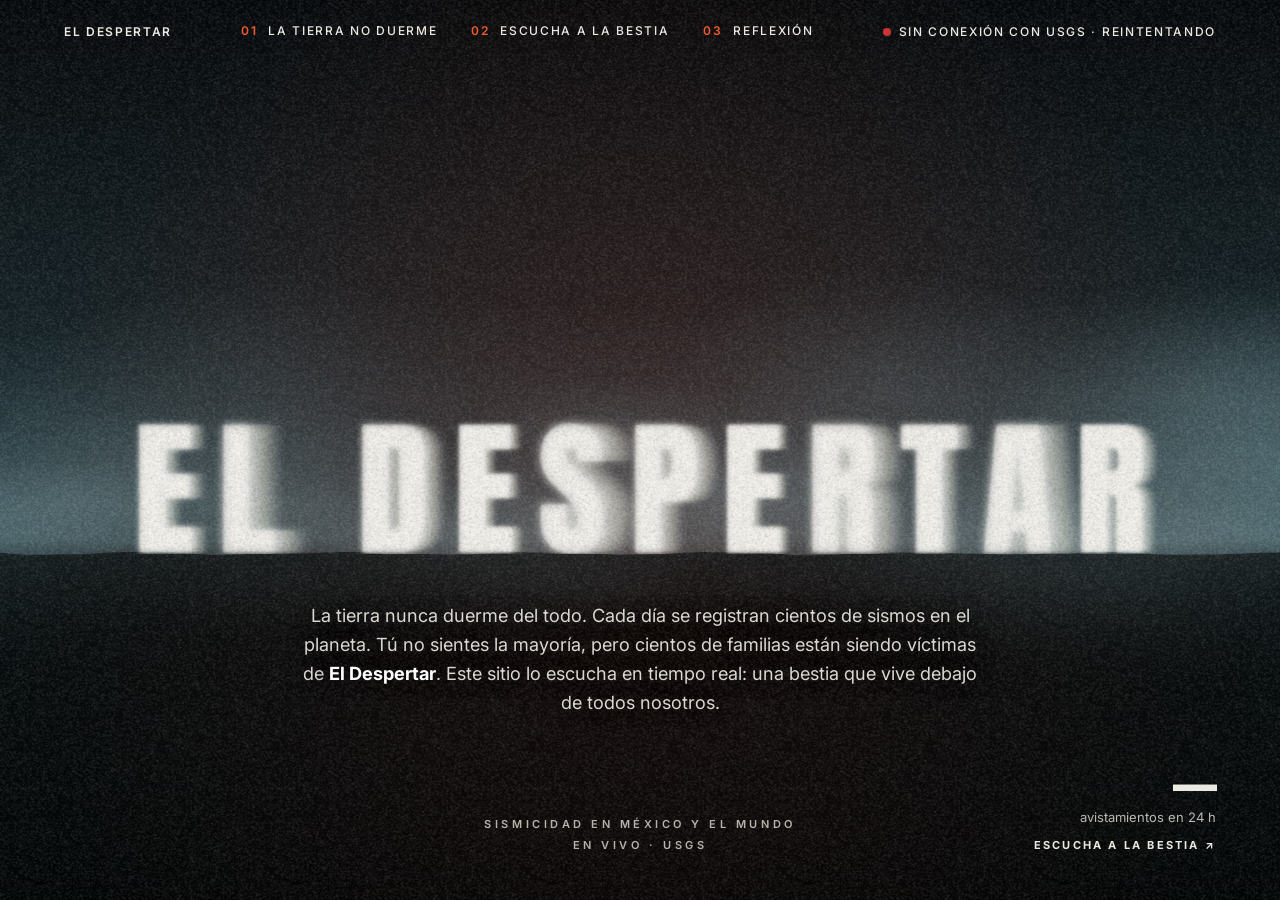
==== index.html @ cc0a89bd "Add files via upload" ====
<!doctype html>
<html lang="es">
<head>
<meta charset="utf-8">
<meta name="viewport" content="width=device-width, initial-scale=1">
<title>El Despertar · Sismicidad en México y el mundo</title>
<meta name="description" content="Cada sismo del planeta, en tiempo real, como el despertar de una bestia. Proyecto de visualización de datos de Luis Eduardo Serrano Sorto.">
<link rel="preconnect" href="https://fonts.googleapis.com">
<link rel="preconnect" href="https://fonts.gstatic.com" crossorigin>
<link href="https://fonts.googleapis.com/css2?family=Anton&family=Inter:wght@400;500;600;700;900&family=Jost:ital,wght@0,300..700;1,400..700&family=IBM+Plex+Mono:wght@400;500&display=swap" rel="stylesheet">
<link rel="stylesheet" href="css/estilos.css?v=1795810000">
</head>
<body data-vista="editorial">

<!-- Barra de navegación y estado en vivo -->
<header class="barra">
  <a class="marca" href="index.html">El Despertar</a>
  <nav class="nav">
    <a href="index.html" data-v="editorial" class="activa" aria-current="page"><span>01</span> La tierra no duerme</a>
    <a href="bestia.html" data-v="bestia"><span>02</span> Escucha a la bestia</a>
    <a href="reflexion.html" data-v="reflexion"><span>03</span> Reflexión</a>
  </nav>
  <div class="vivo" id="estado"><i></i><span>conectando con USGS…</span></div>
</header>


<main id="editorial" class="vista">

  <section class="portada portada-niebla">
    <canvas class="p-cielo" aria-hidden="true"></canvas>
    <canvas class="p-titulo" aria-hidden="true"></canvas>
    <canvas class="p-frente" aria-hidden="true"></canvas>
    <h1 class="oculto">El Despertar</h1>
    <p class="p-intro">La tierra nunca duerme del todo. Cada día se registran cientos de sismos en el planeta. Tú no sientes la mayoría, pero cientos de familias están siendo víctimas de <b>El Despertar</b>. Este sitio lo escucha en tiempo real: una bestia que vive debajo de todos nosotros.</p>
    <p class="p-pie">Sismicidad en México y el mundo<br>En vivo · USGS</p>
    <div class="p-dato">
      <p class="p-cifra" data-dato="total24">—</p>
      <p class="p-nota">avistamientos en 24 h</p>
      <p class="ultimo" id="ultimo">Esperando el último avistamiento…</p>
      <a class="p-ver" href="bestia.html">Escucha a la bestia ↗</a>
    </div>
  </section>

</main>

<script src="js/main.js?v=1795810000"></script>
</body>
</html>
---- css/estilos.css ----
/* =========================================================
   EL DESPERTAR · sistema visual
   Paleta del moodboard · Jost · retícula de 12 columnas
   ========================================================= */
:root{
  --negro:#0b0c0e; --sombra:#14171b; --linea:#2a2d33;
  --papel:#ece9e2; --gris:#9a9ca6; --gris-osc:#62656e;
  --brasa:#ef5a2e; --rojo:#7b1c0e; --niebla:#96bbc2;
  --mx:clamp(16px,5vw,96px); --gut:clamp(12px,1.6vw,28px);
  --barra:64px;
}
*{box-sizing:border-box;margin:0;padding:0}
html{scroll-behavior:smooth}
body{background:var(--negro);color:var(--papel);font-family:'Jost',Arial,sans-serif;font-size:18px;line-height:1.5;-webkit-font-smoothing:antialiased}
a{color:inherit}
b{font-weight:600}
[hidden]{display:none!important}
.brasa{color:var(--brasa)}

/* Retícula */
.ret{display:grid;grid-template-columns:repeat(12,1fr);column-gap:var(--gut);padding:0 var(--mx);max-width:1680px;margin:0 auto}
.c1-12{grid-column:1/13}.c1-10{grid-column:1/11}.c1-8{grid-column:1/9}.c1-7{grid-column:1/8}.c1-6{grid-column:1/7}.c1-3{grid-column:1/4}
.c4-9{grid-column:4/10}.c4-12{grid-column:4/13}.c7-12{grid-column:7/13}.c8-12{grid-column:8/13}.c9-12{grid-column:9/13}.c10-12{grid-column:10/13}

/* Estilos de párrafo */
.ceja,.rotulo{font-size:13px;font-weight:600;letter-spacing:.28em;text-transform:uppercase}
.ceja{color:var(--brasa)}
.rotulo{color:var(--gris)}
.rotulo.brasa{color:var(--brasa)}
.titulo-xl{font-size:clamp(44px,14vw,220px);line-height:.85;font-weight:700;letter-spacing:-.025em;text-transform:uppercase}
.titulo-xl-m{font-size:clamp(40px,6vw,96px);line-height:.95;font-weight:700;letter-spacing:-.02em;margin-top:12px}
.titulo-l{font-size:clamp(30px,3.6vw,56px);line-height:1.05;font-weight:600;letter-spacing:-.01em;margin-bottom:28px}
.entrada{font-size:clamp(20px,1.8vw,28px);line-height:1.35;font-weight:300}
.cuerpo{font-size:clamp(16px,1.15vw,19px);line-height:1.6;color:#cfccc5;text-align:justify;hyphens:auto;margin-bottom:18px}
.cuerpo b{color:var(--papel)}
.capitular::first-letter{float:left;font-size:4.2em;line-height:.82;font-weight:600;color:var(--brasa);margin:.06em .1em 0 0}
.nota{font-size:14px;line-height:1.45;color:var(--gris)}
.pie{font-size:14px;line-height:1.45;color:var(--gris);font-style:italic;margin-top:12px}
.fig{font-size:15px;font-style:italic;color:var(--brasa)}
.fig b{font-weight:600}
.num{font-size:clamp(40px,4vw,64px);font-weight:600;font-style:italic;color:var(--brasa);line-height:1;margin-bottom:10px}
.frase{font-size:clamp(30px,4.4vw,72px);line-height:1.1;font-weight:300}
.frase-m{font-size:clamp(22px,2.2vw,34px);line-height:1.3;font-weight:300}
.frase b,.frase-m b{font-weight:600;color:var(--brasa)}
.cifra-xl{font-size:clamp(80px,11vw,180px);line-height:.85;font-weight:700;letter-spacing:-.03em;color:var(--brasa);font-variant-numeric:tabular-nums}
.cifra-l{font-size:clamp(44px,4.6vw,76px);line-height:.9;font-weight:700;letter-spacing:-.02em;font-variant-numeric:tabular-nums}
.cifra-m{font-size:clamp(40px,4vw,64px);line-height:1;font-weight:700;margin:10px 0 6px}
.letra{font-size:clamp(64px,7vw,120px);line-height:.85;font-weight:700;color:var(--brasa)}

/* Barra superior */
.barra{position:fixed;top:0;left:0;right:0;height:var(--barra);display:flex;align-items:center;gap:32px;padding:0 var(--mx);z-index:50;background:linear-gradient(180deg,rgba(11,12,14,.92),rgba(11,12,14,0))}
.marca{font-weight:700;letter-spacing:.2em;text-transform:uppercase;font-size:14px;text-decoration:none;white-space:nowrap}
.nav{display:flex;gap:28px;flex:1}
.nav a{text-decoration:none;font-size:14px;color:var(--gris);letter-spacing:.04em;white-space:nowrap;padding:6px 0;border-bottom:2px solid transparent}
.nav a span{color:var(--brasa);font-weight:600;font-style:italic;margin-right:4px}
.nav a.activa{color:var(--papel);border-bottom-color:var(--brasa)}
.vivo{display:flex;align-items:center;gap:8px;font-size:12px;color:var(--gris);letter-spacing:.06em;white-space:nowrap}
.vivo i{width:8px;height:8px;border-radius:50%;background:var(--gris-osc)}
.vivo.ok i{background:var(--brasa);animation:latido 1.6s ease-in-out infinite}
.vivo.error i{background:#c33}
@keyframes latido{0%,100%{opacity:1;transform:scale(1)}50%{opacity:.35;transform:scale(.7)}}

/* Pantalla 1 */
.vista{min-height:100vh}
.portada{min-height:100vh;display:flex;flex-direction:column;justify-content:flex-end;padding:calc(var(--barra) + 40px) 0 72px;position:relative;
  background:radial-gradient(ellipse at 70% 30%,rgba(123,28,14,.35),transparent 60%),var(--negro)}
.portada .ceja{margin-bottom:24px}
.portada-texto{margin-top:40px}
.contador{margin-top:40px;text-align:right}
.contador .nota{margin-top:10px}
.ultimo{margin-top:18px;font-size:15px;color:var(--papel);min-height:22px}
.ultimo b{color:var(--brasa)}
.bajar{position:absolute;left:50%;bottom:20px;text-decoration:none;color:var(--gris);font-size:22px}
.bloque{padding:clamp(72px,10vw,140px) 0;border-top:1px solid var(--linea)}
.lateral{border-top:2px solid var(--brasa);padding-top:16px;align-self:start}
.fig-cab{display:flex;justify-content:space-between;align-items:baseline;border-top:1px solid var(--linea);padding-top:14px;margin-bottom:14px;gap:16px;flex-wrap:wrap}
.mapa{width:100%;display:block;background:var(--negro)}
#mapa-mundo{aspect-ratio:360/136}
#mapa-mexico{aspect-ratio:32/19}
.lista-sismos{list-style:none}
.lista-sismos li{border-bottom:1px solid var(--linea);padding:10px 0;font-size:14px;line-height:1.35}
.lista-sismos li b{color:var(--brasa);font-variant-numeric:tabular-nums;margin-right:6px}
.lista-sismos li span{display:block;color:var(--gris);font-size:12px}
.tres19{display:grid;grid-template-columns:repeat(3,1fr);gap:var(--gut);margin-top:64px;border-top:1px solid var(--linea);padding-top:20px}
.barras{display:grid;grid-template-columns:repeat(5,1fr);gap:var(--gut);height:clamp(240px,30vw,420px);align-items:end;border-bottom:1px solid var(--papel);margin-top:32px}
.barra-col{display:flex;flex-direction:column;justify-content:flex-end;height:100%}
.barra-col .n{font-size:clamp(20px,2.4vw,40px);font-weight:700;margin-bottom:8px;font-variant-numeric:tabular-nums}
.barra-col .b{background:var(--brasa);min-height:2px;transition:height 1.2s cubic-bezier(.2,.7,.2,1)}
.barras-et{display:grid;grid-template-columns:repeat(5,1fr);gap:var(--gut);margin-top:10px}
.cierre-editorial{text-align:left}
.cierre-editorial .boton{margin-top:40px}
.boton{display:inline-block;font:600 15px 'Jost',Arial,sans-serif;letter-spacing:.16em;text-transform:uppercase;color:var(--negro);background:var(--brasa);border:0;padding:18px 30px;text-decoration:none;cursor:pointer}
.boton:hover{background:var(--papel)}
.boton-sec{background:transparent;color:var(--papel);border:1px solid var(--gris-osc)}
.boton-sec:hover{background:transparent;border-color:var(--papel)}

/* Pantalla 2 · la bestia */
.vista-bestia{position:fixed;inset:0;overflow:hidden;background:var(--negro);z-index:10}
#lienzo{position:absolute;inset:0;width:100%;height:100%;display:block}
.grano{position:absolute;inset:-50%;pointer-events:none;opacity:.09;
  background-image:url("data:image/svg+xml,%3Csvg xmlns='http://www.w3.org/2000/svg' width='220' height='220'%3E%3Cfilter id='n'%3E%3CfeTurbulence type='fractalNoise' baseFrequency='.85' numOctaves='2' stitchTiles='stitch'/%3E%3C/filter%3E%3Crect width='100%25' height='100%25' filter='url(%23n)'/%3E%3C/svg%3E");
  animation:grano .5s steps(4) infinite}
@keyframes grano{0%{transform:translate(0,0)}25%{transform:translate(-3%,2%)}50%{transform:translate(2%,-3%)}75%{transform:translate(-2%,-1%)}100%{transform:translate(1%,3%)}}
.entrada-bestia{position:absolute;inset:0;display:flex;align-items:center;justify-content:center;background:rgba(11,12,14,.86);z-index:5;padding:var(--barra) var(--mx) 24px;overflow:auto}
.entrada-caja{max-width:720px}
.entrada-caja .ceja{margin-bottom:22px}
.aviso{border-left:3px solid var(--brasa);padding:10px 0 10px 18px;margin:22px 0 14px;font-size:15px;line-height:1.5;color:#cfccc5}
.entrada-botones{display:flex;gap:14px;flex-wrap:wrap;margin-top:30px}
.lectura{position:absolute;left:var(--mx);bottom:150px;pointer-events:none;z-index:3;max-width:min(680px,80vw);transition:opacity 1.4s}
.lectura-mag{font-size:clamp(44px,6vw,96px);font-weight:700;line-height:.95;color:var(--brasa);letter-spacing:-.02em}
.lectura-lugar{font-size:clamp(18px,1.8vw,26px);font-weight:300;margin-top:10px}
.lectura-hora{font-size:13px;color:var(--gris);letter-spacing:.14em;text-transform:uppercase;margin-top:8px}
.alarma .lectura-mag,.alarma .respira-dato span{color:var(--papel)}
.alarma .lectura-hora,.alarma .rotulo{color:rgba(236,233,226,.8)}
.lectura-mag,.lectura-hora{transition:color .6s}
.respira{position:absolute;right:var(--mx);top:calc(var(--barra) + 24px);text-align:right;z-index:3;pointer-events:none}
.respira-dato{font-size:15px;color:var(--papel);margin-top:6px}
.respira-dato span{color:var(--brasa);font-weight:700;font-size:22px}
.controles{pointer-events:none;position:absolute;left:0;right:0;bottom:0;display:flex;justify-content:space-between;align-items:flex-end;gap:24px;padding:24px var(--mx) 28px;z-index:4;background:linear-gradient(0deg,rgba(11,12,14,.85),rgba(11,12,14,0));flex-wrap:wrap}
.pasado-botones{display:flex;gap:8px;margin-top:10px}
.pasado-botones button,.volumen button{font:500 14px 'Jost',Arial,sans-serif;letter-spacing:.1em;color:var(--papel);background:transparent;border:1px solid var(--gris-osc);padding:9px 16px;cursor:pointer}
.pasado-botones button:hover,.volumen button:hover{border-color:var(--brasa);color:var(--brasa)}
.volumen{display:flex;align-items:center;gap:14px}
#repaso.activo{border-color:var(--brasa);color:var(--brasa)}
.repaso{position:relative}
.repaso-barra{position:absolute;left:0;right:0;bottom:-12px;height:2px;background:rgba(236,233,226,.12)}
.repaso-barra i{display:block;height:100%;width:0;background:var(--brasa);transition:width .2s linear}
.volumen input{accent-color:var(--brasa);width:140px}
.sacude{animation:sacude .09s linear infinite}
@keyframes sacude{0%{transform:translate(0,0)}25%{transform:translate(-5px,3px)}50%{transform:translate(4px,-4px)}75%{transform:translate(-3px,-2px)}100%{transform:translate(3px,4px)}}

/* Pantalla 3 · bitácora */
.portada-bit{min-height:80vh;background:radial-gradient(ellipse at 20% 80%,rgba(150,187,194,.12),transparent 55%),var(--negro)}
.portada-bit .entrada{margin-top:36px}
.tabla-bit{display:grid;grid-template-columns:1fr 1fr;gap:28px var(--gut)}
.tabla-bit div{border-top:1px solid var(--linea);padding-top:12px}
.tabla-bit p:last-child,.tres-col p:last-child,.escenarios p:last-child{font-size:clamp(17px,1.3vw,21px);line-height:1.45;margin-top:8px}
.tres-col{display:grid;grid-template-columns:repeat(3,1fr);gap:var(--gut)}
.tres-col>div{border-top:2px solid var(--brasa);padding-top:14px}
.mapa-con{display:grid;grid-template-columns:repeat(4,1fr);gap:var(--gut);margin-top:56px}
.mapa-con>div{border-top:1px solid var(--linea);padding-top:12px}
.con-d{font-size:13px;letter-spacing:.24em;text-transform:uppercase;color:var(--gris);font-weight:600}
.con-c{font-size:clamp(20px,2vw,30px);font-style:italic;color:var(--brasa);line-height:1.15;margin-top:8px}
.bloque-oscuro{background:radial-gradient(ellipse at 80% 20%,rgba(123,28,14,.28),transparent 60%),#070809}
.escenarios{display:grid;grid-template-columns:repeat(3,1fr);gap:var(--gut)}
.escenarios>div{border-top:1px solid var(--linea);padding-top:14px}
.esc-t{font-size:clamp(28px,2.6vw,40px);font-weight:700;color:var(--brasa);line-height:1}
.moodboard{margin-top:40px}
.moodboard img{width:100%;display:block}
.pie-sitio{border-top:1px solid var(--linea);padding:48px 0 64px}
.pie-sitio .nota{margin-top:8px}

/* Móvil */
.provocar{position:absolute;right:var(--mx);top:calc(var(--barra) + 96px);z-index:4;width:220px;display:flex;flex-direction:column;align-items:flex-end;text-align:right;gap:8px;background:linear-gradient(270deg,rgba(11,12,14,.55),rgba(11,12,14,0));padding:14px 0 14px 24px}
.prov-mag{font-size:40px;font-weight:700;line-height:1;color:var(--brasa);letter-spacing:-.02em}
.prov-etapa{font-size:14px;color:var(--papel);min-height:1.3em}
.provocar.ficcion .prov-mag{color:#ff3b1f;text-shadow:0 0 18px rgba(255,59,31,.6)}
.prov-riel{--alto:clamp(110px,calc(100vh - 560px),240px);position:relative;width:110px;height:var(--alto);margin:6px 0}
.prov-riel input{position:absolute;width:var(--alto);height:24px;right:calc(12px - var(--alto) / 2);top:calc(var(--alto) / 2 - 12px);transform:rotate(-90deg);accent-color:var(--brasa);cursor:ns-resize}
.prov-marcas{list-style:none;position:absolute;right:30px;top:0;bottom:0;width:90px;margin:0;padding:0}
.prov-marcas li{position:absolute;right:0;bottom:calc(var(--p) * 100% - 7px);font-size:11px;letter-spacing:.1em;color:var(--gris);white-space:nowrap}
.prov-marcas li.record{color:var(--brasa)}
#p-lugar{font:400 13px 'Jost',Arial,sans-serif;color:var(--papel);background:#0b0c0e;border:1px solid var(--gris-osc);padding:7px 8px;max-width:190px}
.prov-boton{font:500 14px 'Jost',Arial,sans-serif;letter-spacing:.14em;text-transform:uppercase;color:#0b0c0e;background:var(--brasa);border:0;padding:11px 20px;cursor:pointer}
.prov-boton:hover{background:#ff6a3a}
.prov-nota{font-size:11px;color:var(--gris);letter-spacing:.06em}
.alarma .prov-mag{color:var(--papel)}.alarma .prov-marcas li,.alarma .prov-nota{color:rgba(236,233,226,.75)}
@media (max-width:860px){
  .provocar{top:auto;bottom:auto;transform:none;top:calc(var(--barra) + 70px);width:150px;padding:8px 0 8px 12px;gap:6px}
  .prov-mag{font-size:28px}
  .prov-riel{--alto:150px;width:90px}

  .ret>*{grid-column:1/13!important}
  .nav{gap:14px}.nav a{font-size:12px}.nav a span{display:none}
  .marca,.vivo span{display:none}
  .contador{text-align:left}
  .lateral{margin-top:32px}
  .tres19,.tres-col,.escenarios{grid-template-columns:1fr;row-gap:24px}
  .mapa-con,.tabla-bit{grid-template-columns:1fr 1fr}
  .respira{top:calc(var(--barra) + 8px)}
  .lectura{bottom:250px}
  .lectura-mag{font-size:44px}
  .controles{gap:14px;padding-bottom:20px}
  .controles{flex-direction:column;align-items:flex-start}
}
@media (prefers-reduced-motion:reduce){.grano{animation:none}.vivo.ok i{animation:none}}

.controles>*{pointer-events:auto}

/* M 14.5: el fin — la interfaz desaparece en la oscuridad */
#bestia .barra-ui,#bestia .lectura,#bestia .respira,#bestia .controles,#bestia .provocar{transition:opacity 1.2s}
#bestia.fin .lectura,#bestia.fin .respira,#bestia.fin .controles,#bestia.fin .provocar{opacity:0!important}

/* ---------- Portada con niebla en movimiento (igual a la imagen aprobada) ---------- */
.portada-niebla{height:100vh;min-height:560px;padding:0;display:block;overflow:hidden;background:#05080a;font-family:'Inter',system-ui,sans-serif}
.portada-niebla canvas{position:absolute;inset:0;width:100%;height:100%;display:block}
.oculto{position:absolute;width:1px;height:1px;overflow:hidden;clip:rect(0 0 0 0);white-space:nowrap}
.p-intro{position:absolute;left:50%;transform:translateX(-50%);top:calc(var(--hz,61.5%) + clamp(28px,5.3vh,52px));width:min(690px,86vw);text-align:center;z-index:4;
  font-size:clamp(17px,1.42vw,20.5px);line-height:1.6;font-weight:400;color:rgba(236,233,226,.92);text-shadow:0 1px 18px rgba(0,0,0,.6)}
.p-intro b{font-weight:700;color:#fff}
.p-pie{position:absolute;left:0;right:0;bottom:44px;text-align:center;z-index:4;font-size:11px;letter-spacing:.32em;font-weight:600;text-transform:uppercase;color:rgba(236,233,226,.75);line-height:1.9}
.p-dato{position:absolute;right:var(--mx);bottom:44px;text-align:right;z-index:4}
.p-cifra{font-size:44px;font-weight:900;letter-spacing:-.03em;line-height:1;color:var(--papel)}
.p-nota{font-size:13px;color:rgba(236,233,226,.78);margin-top:2px}
.p-dato .ultimo{display:none}
.p-ver{display:inline-block;margin-top:10px;font-size:11px;font-weight:700;letter-spacing:.2em;text-transform:uppercase;color:var(--papel);text-decoration:none}
.p-ver:hover{color:var(--brasa)}
.portada-niebla .bajar{display:none}
/* la barra superior en la portada, como en la imagen */
body:is([data-vista="editorial"],[data-vista="reflexion"]) .barra{font-family:'Inter',system-ui,sans-serif;background:none;justify-content:space-between}
body:is([data-vista="editorial"],[data-vista="reflexion"]) .marca{font-size:12px;font-weight:600;letter-spacing:.14em}
body:is([data-vista="editorial"],[data-vista="reflexion"]) .nav{flex:0 1 auto;gap:34px;margin:0 auto}
body:is([data-vista="editorial"],[data-vista="reflexion"]) .nav a{font-size:12px;font-weight:500;letter-spacing:.14em;text-transform:uppercase;color:var(--papel);border-bottom-color:transparent}
body:is([data-vista="editorial"],[data-vista="reflexion"]) .nav a span{font-style:normal;font-weight:600;margin-right:6px}
body:is([data-vista="editorial"],[data-vista="reflexion"]) .vivo{font-size:12px;font-weight:500;letter-spacing:.14em;text-transform:uppercase;color:var(--papel)}
@media (max-width:860px){
  .p-dato{left:var(--mx);right:var(--mx);text-align:center;bottom:84px}
  .p-pie{bottom:22px;letter-spacing:.2em;font-size:10px}
  .p-intro{top:calc(var(--hz) + 22px);font-size:16px;line-height:1.55}
  body:is([data-vista="editorial"],[data-vista="reflexion"]) .nav{gap:14px}
}

/* ---------- Página 3 · Reflexión final (misma niebla de la portada, sin título) ---------- */
.reflexion .r-caja{position:absolute;left:50%;top:auto;bottom:calc(100% - var(--hz,61.5%) + clamp(40px,7vh,80px));transform:translateX(-50%);width:min(850px,80vw);text-align:center;z-index:4;font-family:'Inter',system-ui,sans-serif}
.r-ceja{font-size:11px;letter-spacing:.32em;font-weight:600;text-transform:uppercase;color:var(--brasa)}
.r-titulo{font-family:'Anton',sans-serif;font-weight:400;font-size:clamp(44px,6vw,84px);letter-spacing:.12em;line-height:1;margin:18px 0 32px;color:#f2f1ec;
  text-shadow:6px 0 10px rgba(242,241,236,.25),14px 0 22px rgba(242,241,236,.12);filter:blur(.4px)}
.r-texto{text-wrap:balance;font-size:clamp(15px,1.24vw,20px);line-height:1.75;color:rgba(236,233,226,.92);text-shadow:0 1px 18px rgba(0,0,0,.6)}
.r-texto b{color:#fff;font-weight:700}
.r-pie{position:absolute;left:var(--mx);right:var(--mx);bottom:32px;z-index:4;text-align:center;font-family:'Inter',system-ui,sans-serif;font-size:11px;line-height:1.7;letter-spacing:.04em;color:rgba(236,233,226,.55)}
.r-pie b{color:rgba(236,233,226,.85)}
@media (max-width:860px){
  .portada-niebla.reflexion{height:auto;min-height:100vh;padding:calc(var(--barra) + 48px) 0 28px}
  .reflexion .r-caja{position:relative;left:auto;top:auto;transform:none;margin:0 auto;width:86vw}
  .r-pie{position:relative;left:auto;right:auto;bottom:auto;margin:40px auto 0;width:86vw;font-size:10px}
  body:is([data-vista="editorial"],[data-vista="reflexion"]) .nav a{font-size:10px;letter-spacing:.06em}
  body:is([data-vista="editorial"],[data-vista="reflexion"]) .vivo span{display:none}
}

/* ---------- Escucha a la bestia en celular: cada cosa en su esquina ---------- */
@media (max-width:860px){
  .vista-bestia .respira{display:none}
  .vista-bestia .lectura{bottom:auto;top:calc(var(--barra) + 6px);left:var(--mx);max-width:52vw}
  .vista-bestia .lectura-mag{font-size:34px}
  .vista-bestia .lectura-lugar{font-size:14px}
  .vista-bestia .lectura-hora{font-size:10px;letter-spacing:.08em}
  .provocar{top:calc(var(--barra) + 4px);width:120px;padding:6px 0 6px 8px;gap:4px;background:none}
  .provocar .rotulo,.prov-etapa,.prov-nota,.prov-marcas{display:none}
  .prov-mag{font-size:22px}
  .prov-riel{--alto:110px;width:40px}
  #p-lugar{font-size:11px;padding:4px;max-width:120px}
  .prov-boton{font-size:11px;padding:8px 12px}
  .controles .rotulo{font-size:10px}
}
.r-letra{opacity:0;transition:opacity .35s ease-out}
.r-letra.ve{opacity:1}
.r-texto{position:relative}
.r-cursor{position:absolute;left:0;top:0;width:2px;height:1.1em;background:var(--brasa);animation:r-parpadeo 1s steps(2) infinite;pointer-events:none}
@keyframes r-parpadeo{50%{opacity:0}}
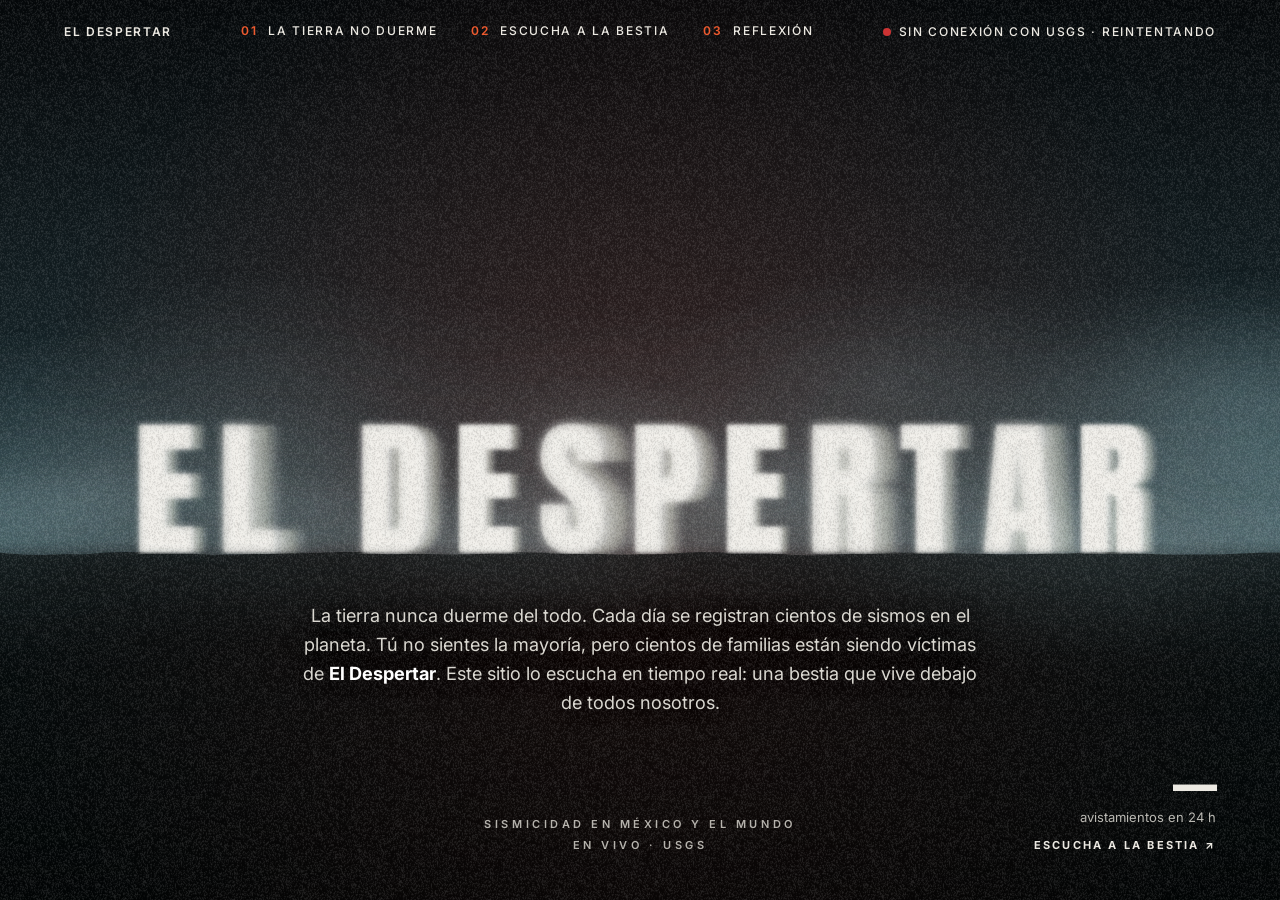
==== commit 85bebfb5: "Add files via upload" ====
--- a/index.html
+++ b/index.html
@@ -8,7 +8,7 @@
 <link rel="preconnect" href="https://fonts.googleapis.com">
 <link rel="preconnect" href="https://fonts.gstatic.com" crossorigin>
 <link href="https://fonts.googleapis.com/css2?family=Anton&family=Inter:wght@400;500;600;700;900&family=Jost:ital,wght@0,300..700;1,400..700&family=IBM+Plex+Mono:wght@400;500&display=swap" rel="stylesheet">
-<link rel="stylesheet" href="css/estilos.css?v=1795810000">
+<link rel="stylesheet" href="css/estilos.css?v=1795820000">
 </head>
 <body data-vista="editorial">
 
@@ -43,6 +43,6 @@
 
 </main>
 
-<script src="js/main.js?v=1795810000"></script>
+<script src="js/main.js?v=1795820000"></script>
 </body>
 </html>
